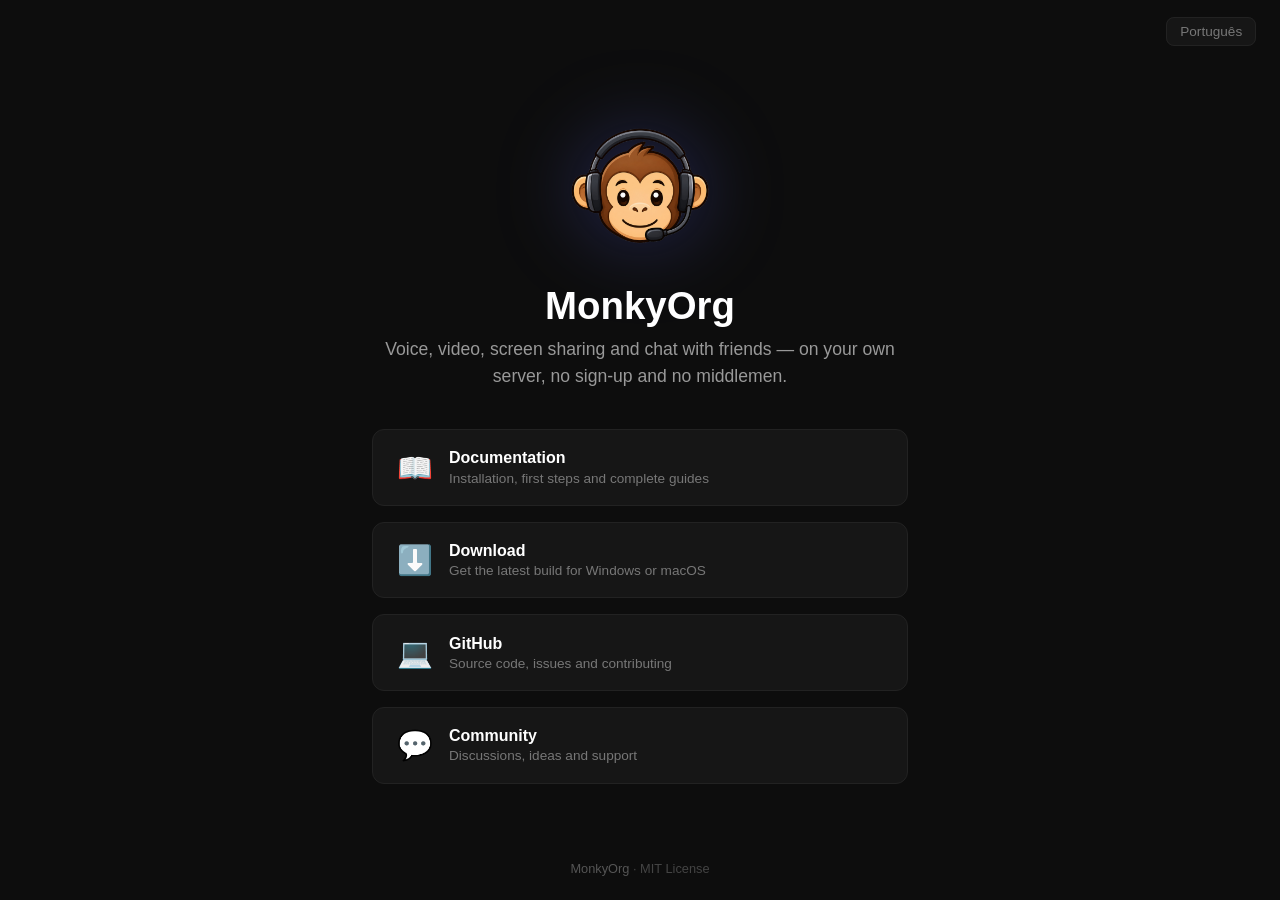
==== en/index.html @ 03bd46a3 "feat: internacionalizar a landing page com redirect por idioma #2: A landing so existia em portugues" ====
<!DOCTYPE html>
<html lang="en">
<head>
  <meta charset="UTF-8">
  <meta name="viewport" content="width=device-width, initial-scale=1.0">
  <title>MonkyOrg</title>
  <meta name="description" content="Monky — Voice, video, screen sharing and chat with friends, on your own server.">
  <link rel="icon" href="/logo.png" type="image/png">
  <link rel="alternate" hreflang="pt-BR" href="https://monkyorg.github.io/">
  <link rel="alternate" hreflang="en" href="https://monkyorg.github.io/en/">
  <link rel="alternate" hreflang="x-default" href="https://monkyorg.github.io/">
  <script src="/lang.js"></script>
  <link rel="stylesheet" href="/styles.css">
</head>
<body>
  <nav class="translations">
    <a href="/" hreflang="pt-BR">Português</a>
  </nav>

  <main>
    <img src="/logo.png" alt="Monky" class="logo">
    <h1>MonkyOrg</h1>
    <p class="tagline">Voice, video, screen sharing and chat with friends — on your own server, no sign-up and no middlemen.</p>

    <div class="cards">
      <a class="card" href="https://monkyorg.github.io/Monky/en/">
        <span class="card-icon">📖</span>
        <div class="card-content">
          <div class="card-title">Documentation</div>
          <div class="card-desc">Installation, first steps and complete guides</div>
        </div>
      </a>

      <a class="card" href="https://monkyorg.github.io/Monky/en/download.html">
        <span class="card-icon">⬇️</span>
        <div class="card-content">
          <div class="card-title">Download</div>
          <div class="card-desc">Get the latest build for Windows or macOS</div>
        </div>
      </a>

      <a class="card" href="https://github.com/MonkyOrg/Monky">
        <span class="card-icon">💻</span>
        <div class="card-content">
          <div class="card-title">GitHub</div>
          <div class="card-desc">Source code, issues and contributing</div>
        </div>
      </a>

      <a class="card" href="https://github.com/MonkyOrg/Monky/discussions">
        <span class="card-icon">💬</span>
        <div class="card-content">
          <div class="card-title">Community</div>
          <div class="card-desc">Discussions, ideas and support</div>
        </div>
      </a>
    </div>
  </main>

  <footer>
    <a href="https://github.com/MonkyOrg">MonkyOrg</a> · MIT License
  </footer>
</body>
</html>
---- styles.css ----
* { margin: 0; padding: 0; box-sizing: border-box; }

body {
  font-family: -apple-system, BlinkMacSystemFont, 'Segoe UI', Roboto, sans-serif;
  background: #0d0d0d;
  color: #e0e0e0;
  min-height: 100vh;
  display: flex;
  flex-direction: column;
  align-items: center;
  justify-content: center;
}

main {
  text-align: center;
  padding: 2rem;
  max-width: 600px;
}

.logo {
  width: 140px;
  height: 140px;
  border-radius: 28px;
  margin-bottom: 1.5rem;
  filter: drop-shadow(0 0 40px rgba(88, 101, 242, 0.3));
}

h1 {
  font-size: 2.4rem;
  font-weight: 700;
  color: #fff;
  margin-bottom: 0.5rem;
}

.tagline {
  font-size: 1.1rem;
  color: #999;
  margin-bottom: 2.5rem;
  line-height: 1.5;
}

.cards {
  display: flex;
  flex-direction: column;
  gap: 1rem;
  width: 100%;
}

.card {
  display: flex;
  align-items: center;
  gap: 1rem;
  padding: 1.2rem 1.5rem;
  background: #161616;
  border: 1px solid #222;
  border-radius: 12px;
  text-decoration: none;
  color: #e0e0e0;
  transition: border-color 0.2s, background 0.2s;
}

.card:hover {
  border-color: #5865f2;
  background: #1a1a2e;
}

.card-icon {
  font-size: 1.8rem;
  flex-shrink: 0;
}

.card-content {
  text-align: left;
}

.card-title {
  font-size: 1rem;
  font-weight: 600;
  color: #fff;
}

.card-desc {
  font-size: 0.85rem;
  color: #777;
  margin-top: 0.2rem;
}

.translations {
  position: fixed;
  top: 1.5rem;
  right: 1.5rem;
  font-size: 0.85rem;
}

.translations a {
  color: #777;
  text-decoration: none;
  padding: 0.4rem 0.8rem;
  border: 1px solid #222;
  border-radius: 8px;
  background: #161616;
  transition: color 0.2s, border-color 0.2s;
}

.translations a:hover {
  color: #fff;
  border-color: #5865f2;
}

footer {
  position: fixed;
  bottom: 1.5rem;
  font-size: 0.8rem;
  color: #444;
}

footer a {
  color: #555;
  text-decoration: none;
}

footer a:hover { color: #888; }

@media (max-width: 480px) {
  .translations {
    top: 1rem;
    right: 1rem;
  }
}
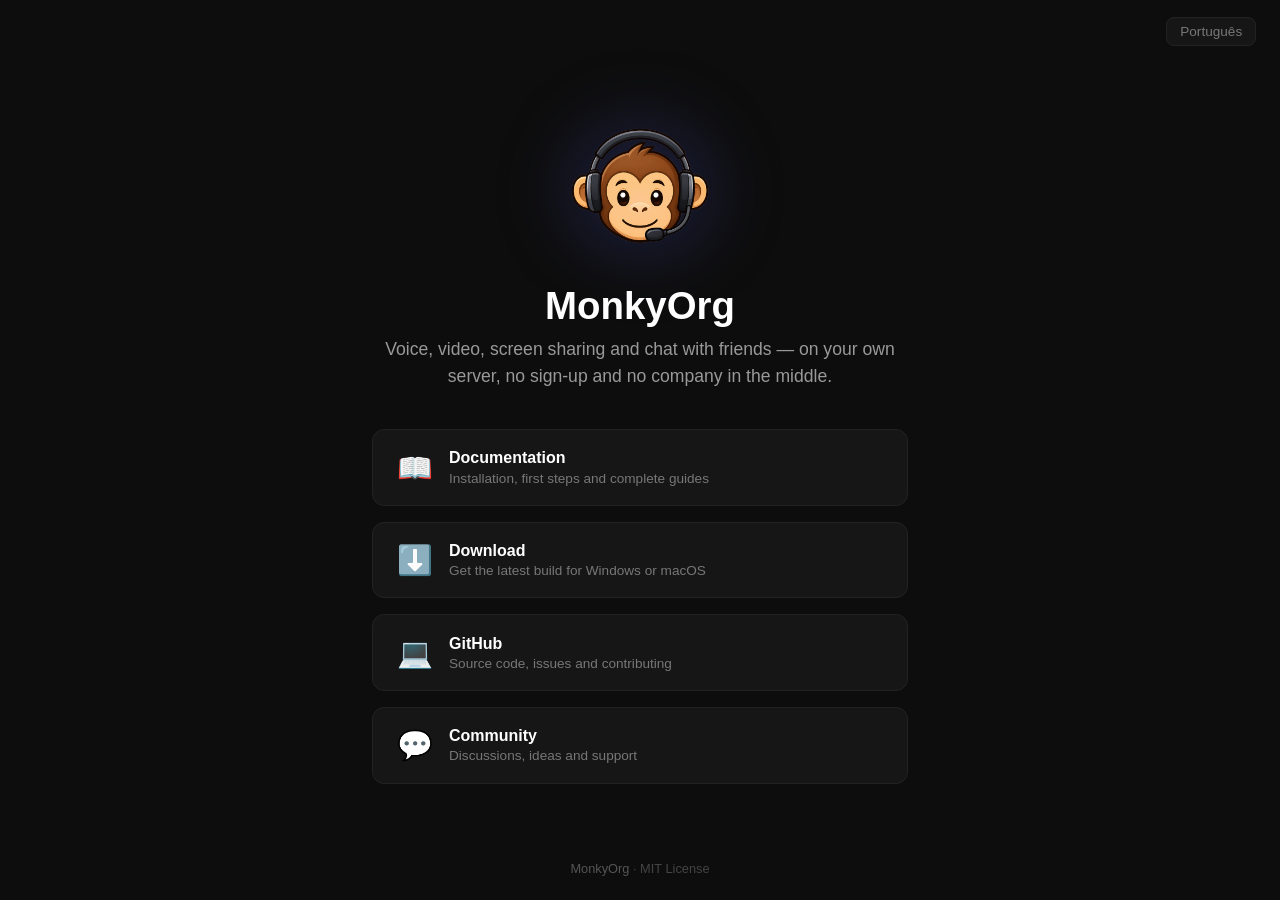
==== commit c08df90f: "copy: trocar "intermediários" por "sem empresa nenhuma no meio" A tagline dizia "sem intermediários"" ====
--- a/en/index.html
+++ b/en/index.html
@@ -20,7 +20,7 @@
   <main>
     <img src="/logo.png" alt="Monky" class="logo">
     <h1>MonkyOrg</h1>
-    <p class="tagline">Voice, video, screen sharing and chat with friends — on your own server, no sign-up and no middlemen.</p>
+    <p class="tagline">Voice, video, screen sharing and chat with friends — on your own server, no sign-up and no company in the middle.</p>
 
     <div class="cards">
       <a class="card" href="https://monkyorg.github.io/Monky/en/">
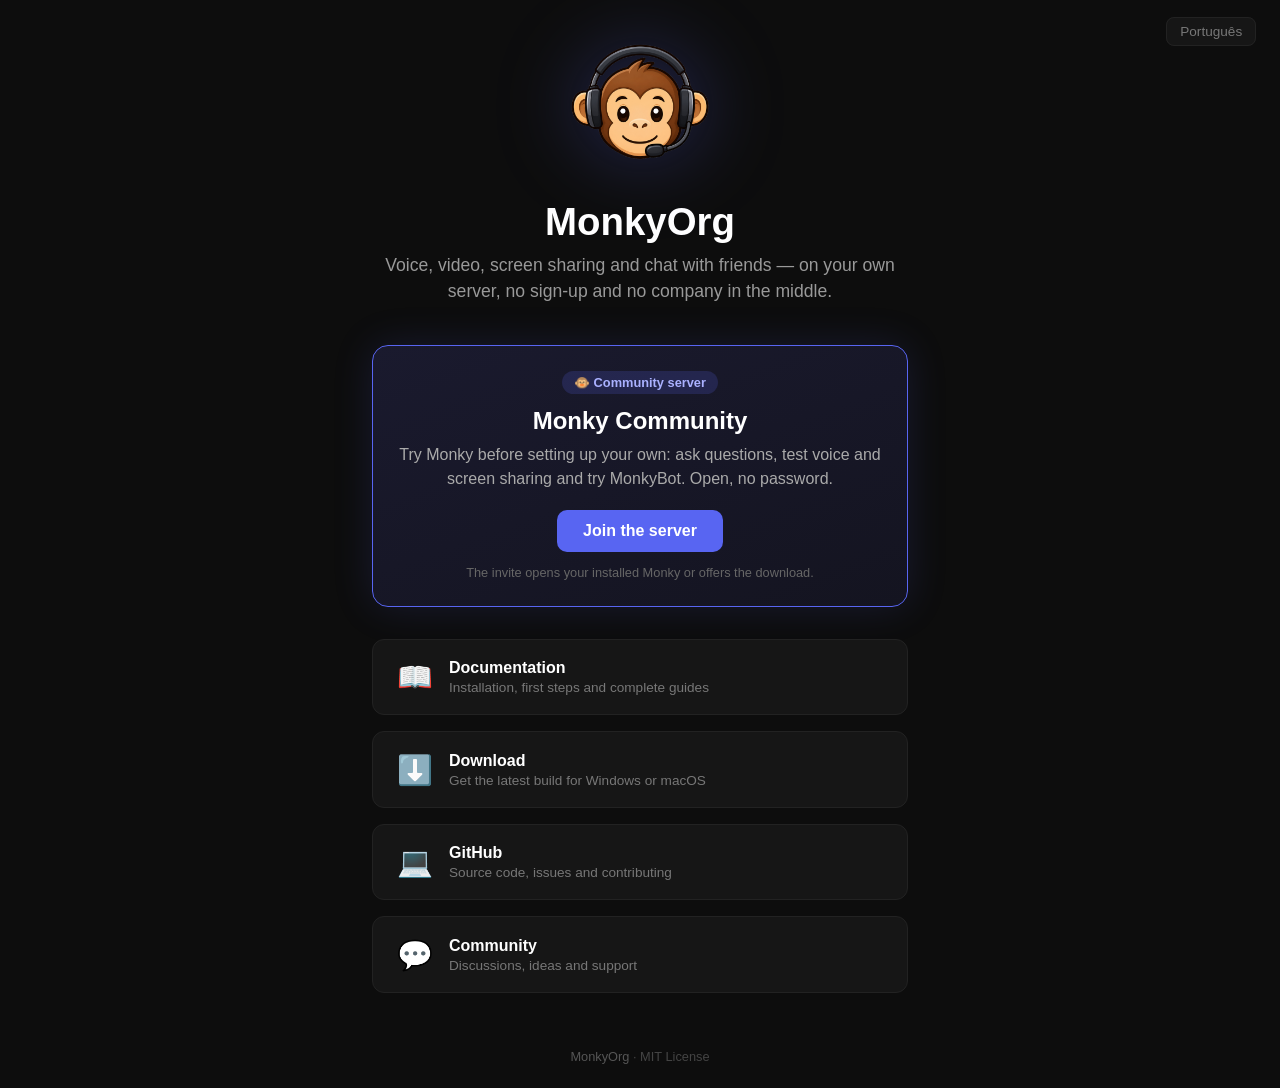
==== commit d8a36a58: "feat: destacar o servidor Monky Community com botão de convite O rodapé passa a seguir o fluxo da pá" ====
--- a/en/index.html
+++ b/en/index.html
@@ -21,6 +21,14 @@
     <img src="/logo.png" alt="Monky" class="logo">
     <h1>MonkyOrg</h1>
     <p class="tagline">Voice, video, screen sharing and chat with friends — on your own server, no sign-up and no company in the middle.</p>
+
+    <section class="community" aria-labelledby="community-title">
+      <div class="community-badge">🐵 Community server</div>
+      <h2 id="community-title">Monky Community</h2>
+      <p>Try Monky before setting up your own: ask questions, test voice and screen sharing and try MonkyBot. Open, no password.</p>
+      <a class="community-button" href="https://monkyorg.github.io/Monky/en/convite/#~EYmDv64PTW9ua3kgQ29tbXVuaXR5">Join the server</a>
+      <div class="community-hint">The invite opens your installed Monky or offers the download.</div>
+    </section>
 
     <div class="cards">
       <a class="card" href="https://monkyorg.github.io/Monky/en/">
--- a/styles.css
+++ b/styles.css
@@ -107,9 +107,64 @@
   border-color: #5865f2;
 }
 
+.community {
+  margin-bottom: 2rem;
+  padding: 1.6rem 1.5rem;
+  border: 1px solid #5865f2;
+  border-radius: 16px;
+  background: linear-gradient(160deg, #1a1a2e 0%, #141420 100%);
+  box-shadow: 0 0 40px rgba(88, 101, 242, 0.15);
+}
+
+.community-badge {
+  display: inline-block;
+  padding: 0.25rem 0.75rem;
+  border-radius: 999px;
+  background: rgba(88, 101, 242, 0.18);
+  color: #aab1ff;
+  font-size: 0.8rem;
+  font-weight: 600;
+  margin-bottom: 0.8rem;
+}
+
+.community h2 {
+  font-size: 1.5rem;
+  color: #fff;
+  margin-bottom: 0.5rem;
+}
+
+.community p {
+  color: #aaa;
+  line-height: 1.5;
+  margin-bottom: 1.2rem;
+}
+
+.community-button {
+  display: inline-block;
+  padding: 0.75rem 1.6rem;
+  border-radius: 10px;
+  background: #5865f2;
+  color: #fff;
+  font-weight: 600;
+  text-decoration: none;
+  transition: background 0.2s;
+}
+
+.community-button:hover { background: #4752c4; }
+.community-button:focus-visible { outline: 2px solid #fff; outline-offset: 3px; }
+
+.community-hint {
+  margin-top: 0.8rem;
+  font-size: 0.8rem;
+  color: #666;
+}
+
+@media (prefers-reduced-motion: reduce) {
+  .card, .community-button, .translations a { transition: none; }
+}
+
 footer {
-  position: fixed;
-  bottom: 1.5rem;
+  padding: 1.5rem 0;
   font-size: 0.8rem;
   color: #444;
 }
